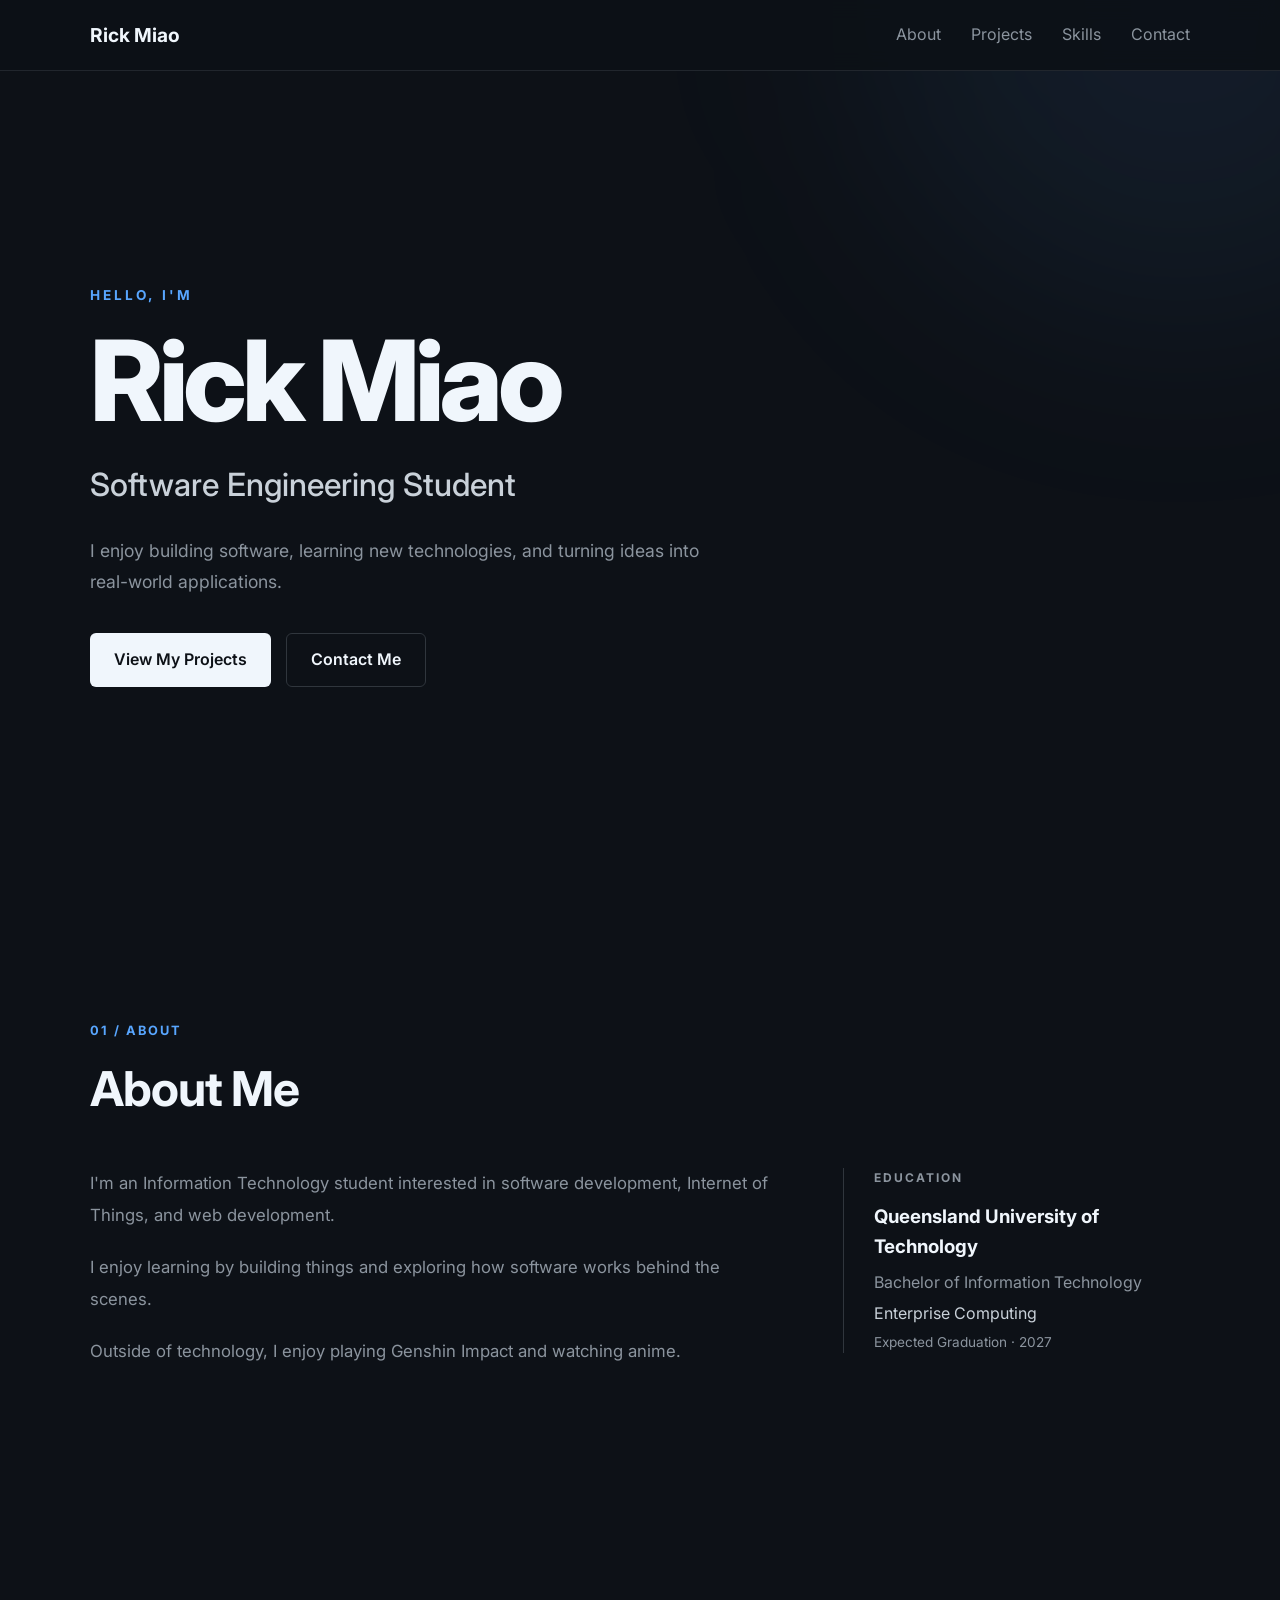
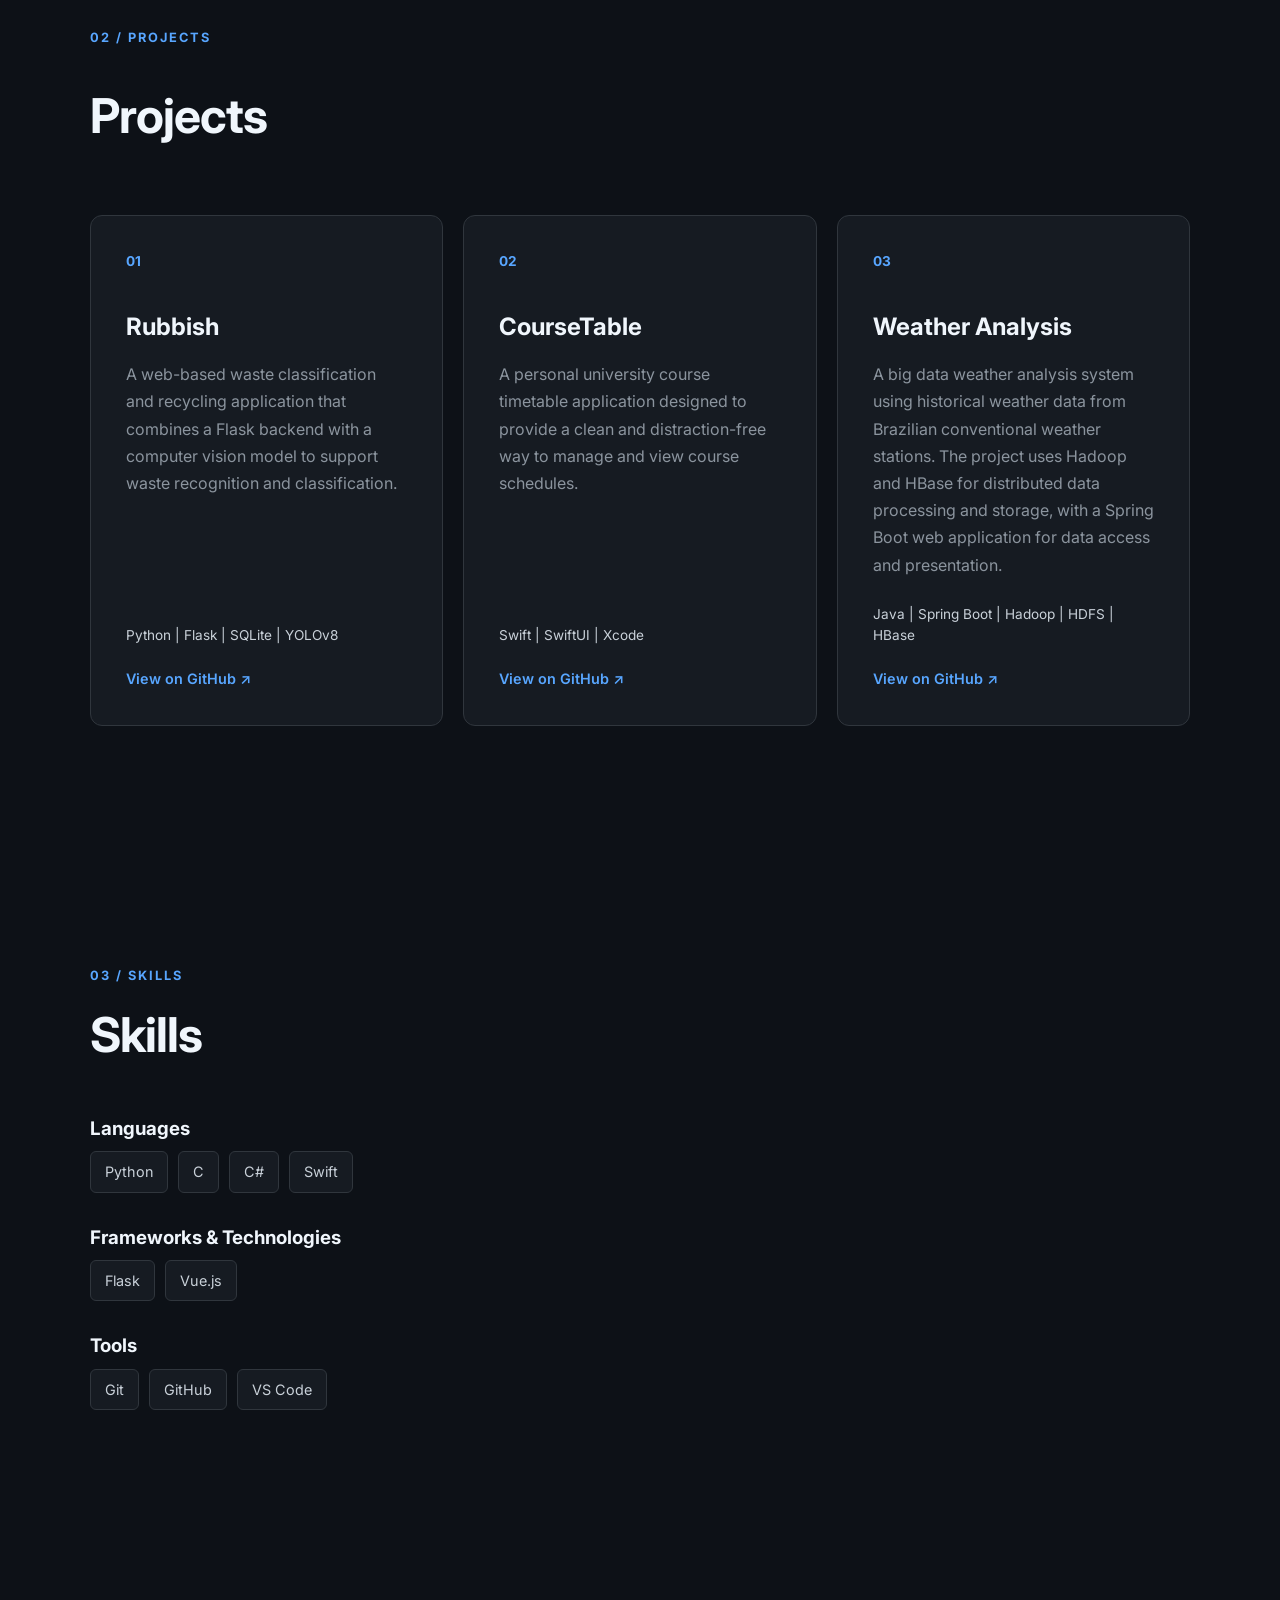
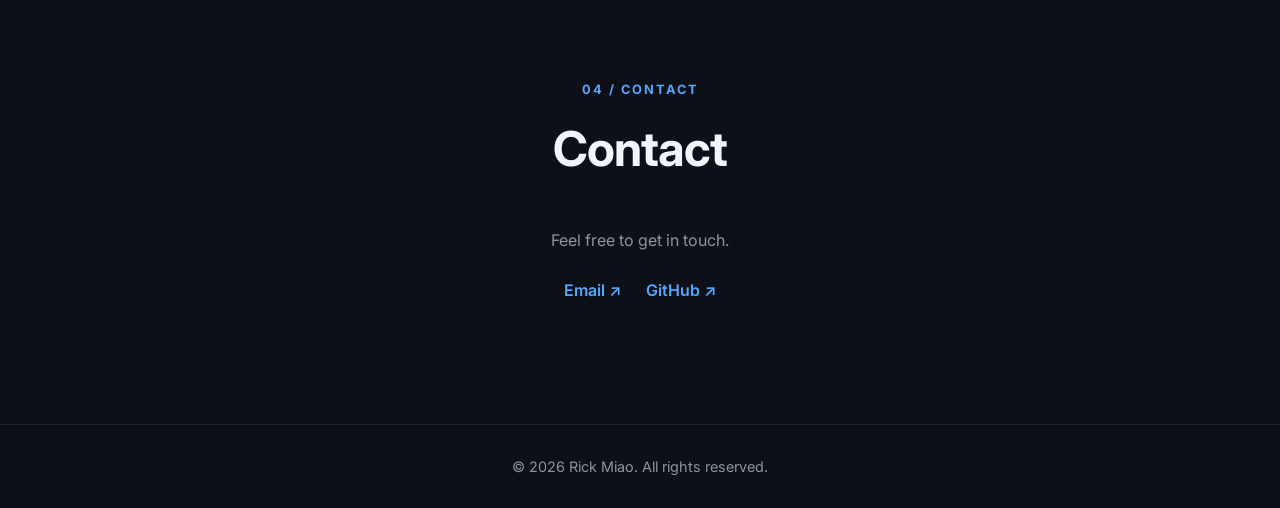
==== index.html @ 97ea1c5e "Create initial portfolio website" ====
<!DOCTYPE html>
<html lang="en">

<head>
    <meta charset="UTF-8">
    <meta name="viewport" content="width=device-width, initial-scale=1.0">

    <title>Rick Miao | Software Engineering Student</title>

    <!-- Google Font -->
    <link rel="preconnect" href="https://fonts.googleapis.com">
    <link rel="preconnect" href="https://fonts.gstatic.com" crossorigin>
    <link
        href="https://fonts.googleapis.com/css2?family=Inter:ital,opsz,wght@0,14..32,100..900;1,14..32,100..900&display=swap"
        rel="stylesheet"
    >

    <link rel="stylesheet" href="style.css">
</head>

<body>

    <!-- Navigation -->
    <header>
        <nav>
            <a href="#home">Rick Miao</a>

            <div class="nav-links">
                <a href="#about">About</a>
                <a href="#projects">Projects</a>
                <a href="#skills">Skills</a>
                <a href="#contact">Contact</a>
            </div>
        </nav>
    </header>


    <main>

        <!-- Hero -->
        <section id="home">

            <div class="hero-content">

                <p class="hero-label">HELLO, I'M</p>

                <h1>Rick Miao</h1>

                <h2>Software Engineering Student</h2>

                <p class="hero-description">
                    I enjoy building software, learning new technologies,
                    and turning ideas into real-world applications.
                </p>

                <div class="hero-buttons">
                    <a href="#projects" class="button">
                        View My Projects
                    </a>

                    <a href="#contact" class="button secondary-button">
                        Contact Me
                    </a>
                </div>

            </div>

        </section>


        <!-- About -->
        <section id="about" class="reveal">

            <p class="section-number">01 / ABOUT</p>

            <h2>About Me</h2>

            <div class="about-content">

                <div class="about-text">

                    <p>
                        I'm an Information Technology student interested in
                        software development, Internet of Things,
                        and web development.
                    </p>

                    <p>
                        I enjoy learning by building things and exploring
                        how software works behind the scenes.
                    </p>

                    <p>
                        Outside of technology, I enjoy playing
                        Genshin Impact and watching anime.
                    </p>

                </div>

                <div class="education">

                    <p class="small-label">EDUCATION</p>

                    <h3>Queensland University of Technology</h3>

                    <p>Bachelor of Information Technology</p>

                    <p class="education-major">
                        Enterprise Computing
                    </p>

                    <p class="education-date">
                        Expected Graduation · 2027
                    </p>

                </div>

            </div>

        </section>


        <!-- Projects -->
        <section id="projects" class="reveal">

            <p class="section-number">02 / PROJECTS</p>

            <h2>Projects</h2>


            <article class="project-card">

                <div class="project-number">01</div>

                <h3>Rubbish</h3>

                <p>
                    A web-based waste classification and recycling application
                    that combines a Flask backend with a computer vision model
                    to support waste recognition and classification.
                </p>

                <div class="project-tech">
                    Python | Flask | SQLite | YOLOv8
                </div>

                <a
                    href="https://github.com/Rick-Miao/Rubbish"
                    target="_blank"
                    rel="noopener noreferrer"
                    class="project-link"
                >
                    View on GitHub ↗
                </a>

            </article>


            <article class="project-card">

                <div class="project-number">02</div>

                <h3>CourseTable</h3>

                <p>
                    A personal university course timetable application designed
                    to provide a clean and distraction-free way to manage and
                    view course schedules.
                </p>

                <div class="project-tech">
                    Swift | SwiftUI | Xcode
                </div>

                <a
                    href="https://github.com/Rick-Miao/CourseTable"
                    target="_blank"
                    rel="noopener noreferrer"
                    class="project-link"
                >
                    View on GitHub ↗
                </a>

            </article>


            <article class="project-card">

                <div class="project-number">03</div>

                <h3>Weather Analysis</h3>

                <p>
                    A big data weather analysis system using historical weather
                    data from Brazilian conventional weather stations. The
                    project uses Hadoop and HBase for distributed data processing
                    and storage, with a Spring Boot web application for data
                    access and presentation.
                </p>

                <div class="project-tech">
                    Java | Spring Boot | Hadoop | HDFS | HBase
                </div>

                <a
                    href="https://github.com/Rick-Miao/weather_analysis"
                    target="_blank"
                    rel="noopener noreferrer"
                    class="project-link"
                >
                    View on GitHub ↗
                </a>

            </article>

        </section>


        <!-- Skills -->
        <section id="skills" class="reveal">

            <p class="section-number">03 / SKILLS</p>

            <h2>Skills</h2>

            <h3>Languages</h3>

            <div class="skill-list">
                <span>Python</span>
                <span>C</span>
                <span>C#</span>
                <span>Swift</span>
            </div>

            <h3>Frameworks & Technologies</h3>

            <div class="skill-list">
                <span>Flask</span>
                <span>Vue.js</span>
            </div>

            <h3>Tools</h3>

            <div class="skill-list">
                <span>Git</span>
                <span>GitHub</span>
                <span>VS Code</span>
            </div>

        </section>


        <!-- Contact -->
        <section id="contact" class="reveal">

            <p class="section-number">04 / CONTACT</p>

            <h2>Contact</h2>

            <p>Feel free to get in touch.</p>

            <div class="contact-links">

                <a href="mailto:pengzhemiao@gmail.com">
                    Email ↗
                </a>

                <a
                    href="https://github.com/Rick-Miao"
                    target="_blank"
                    rel="noopener noreferrer"
                >
                    GitHub ↗
                </a>

            </div>

        </section>

    </main>


    <!-- Footer -->
    <footer>
        <p>&copy; 2026 Rick Miao. All rights reserved.</p>
    </footer>


    <script src="script.js"></script>

</body>

</html>
---- style.css ----
/* ========================================
   Global
   ======================================== */

* {
    margin: 0;
    padding: 0;
    box-sizing: border-box;
}

html {
    scroll-behavior: smooth;
}

body {
    background: #0d1117;
    color: #f0f6fc;
    font-family: "Inter", sans-serif;
    line-height: 1.6;
    overflow-x: hidden;
}

body::before {
    content: "";
    position: fixed;
    top: -300px;
    right: -200px;
    width: 600px;
    height: 600px;
    background: rgba(88, 166, 255, 0.08);
    filter: blur(120px);
    border-radius: 50%;
    pointer-events: none;
    z-index: -1;
}

a {
    color: inherit;
    text-decoration: none;
}


/* ========================================
   Navigation
   ======================================== */

header {
    position: sticky;
    top: 0;
    z-index: 1000;
    background: rgba(13, 17, 23, 0.9);
    backdrop-filter: blur(10px);
    border-bottom: 1px solid #21262d;
}

nav {
    width: 90%;
    max-width: 1100px;
    height: 70px;
    margin: 0 auto;
    display: flex;
    align-items: center;
    justify-content: space-between;
}

nav > a {
    font-size: 1.2rem;
    font-weight: 700;
}

.nav-links {
    display: flex;
    gap: 30px;
}

.nav-links a {
    color: #8b949e;
    transition: color 0.2s ease;
}

.nav-links a:hover {
    color: #f0f6fc;
}


/* ========================================
   Hero
   ======================================== */

#home {
    width: 90%;
    max-width: 1100px;
    min-height: calc(100vh - 70px);
    margin: 0 auto;
    display: flex;
    align-items: center;
}

.hero-content {
    max-width: 800px;
}

.hero-label {
    color: #58a6ff;
    font-size: 0.85rem;
    font-weight: 700;
    letter-spacing: 3px;
    margin-bottom: 20px;
}

#home h1 {
    font-size: clamp(4rem, 10vw, 7rem);
    line-height: 0.95;
    letter-spacing: -5px;
    margin-bottom: 25px;
    font-weight: 800;
}

#home h2 {
    color: #c9d1d9;
    font-size: clamp(1.4rem, 3vw, 2rem);
    font-weight: 500;
    margin-bottom: 25px;
}

.hero-description {
    max-width: 650px;
    color: #8b949e;
    font-size: 1.1rem;
    line-height: 1.8;
    margin-bottom: 35px;
}

.hero-buttons {
    display: flex;
    gap: 15px;
    flex-wrap: wrap;
}


/* ========================================
   Buttons
   ======================================== */

.button {
    display: inline-flex;
    align-items: center;
    justify-content: center;
    padding: 13px 24px;
    background: #f0f6fc;
    color: #0d1117;
    border-radius: 6px;
    font-weight: 600;
    transition: transform 0.2s ease, background 0.2s ease;
}

.button:hover {
    transform: translateY(-3px);
    background: #ffffff;
}

.secondary-button {
    background: transparent;
    color: #f0f6fc;
    border: 1px solid #30363d;
}

.secondary-button:hover {
    background: #161b22;
    border-color: #58a6ff;
}


/* ========================================
   Sections
   ======================================== */

section {
    width: 90%;
    max-width: 1100px;
    margin: 0 auto;
    padding: 120px 0;
}

section > h2 {
    font-size: clamp(2rem, 5vw, 3rem);
    letter-spacing: -1px;
    margin-bottom: 40px;
}

.section-number {
    color: #58a6ff;
    font-size: 0.8rem;
    font-weight: 700;
    letter-spacing: 2px;
    margin-bottom: 10px;
}


/* ========================================
   About
   ======================================== */

.about-content {
    display: grid;
    grid-template-columns: 2fr 1fr;
    gap: 60px;
    align-items: start;
}

.about-text p {
    color: #8b949e;
    font-size: 1.05rem;
    line-height: 1.9;
    margin-bottom: 20px;
}

.education {
    padding-left: 30px;
    border-left: 1px solid #30363d;
}

.small-label {
    color: #58a6ff;
    font-size: 0.75rem;
    font-weight: 700;
    letter-spacing: 2px;
    margin-bottom: 15px;
}

.education h3 {
    margin-bottom: 8px;
}

.education p {
    color: #8b949e;
}

.education-major {
    color: #c9d1d9 !important;
    margin-top: 5px;
    margin-bottom: 5px;
}

.education-date {
    font-size: 0.85rem;
}


/* ========================================
   Projects
   ======================================== */

#projects {
    display: grid;
    grid-template-columns: repeat(3, 1fr);
    gap: 20px;
}

#projects > .section-number,
#projects > h2 {
    grid-column: 1 / -1;
}

.project-card {
    min-height: 280px;
    padding: 35px;
    background: #161b22;
    border: 1px solid #30363d;
    border-radius: 12px;
    display: flex;
    flex-direction: column;
    transition:
        transform 0.25s ease,
        border-color 0.25s ease,
        background 0.25s ease;
}

.project-card:hover {
    transform: translateY(-8px);
    border-color: #58a6ff;
    background: #1b222c;
}

.project-number {
    color: #58a6ff;
    font-size: 0.85rem;
    font-weight: 700;
    margin-bottom: 35px;
}

.project-card h3 {
    font-size: 1.5rem;
    margin-bottom: 15px;
}

.project-card p {
    color: #8b949e;
    line-height: 1.7;
    margin-bottom: 25px;
}

.project-tech {
    margin-top: auto;
    color: #c9d1d9;
    font-size: 0.85rem;
}

.project-link {
    margin-top: 20px;
    color: #58a6ff;
    font-size: 0.9rem;
    font-weight: 600;
    transition: color 0.2s ease;
}

.project-link:hover {
    color: #f0f6fc;
}


/* ========================================
   Skills
   ======================================== */

#skills h3 {
    margin-top: 25px;
    margin-bottom: 8px;
}

.skill-list {
    display: flex;
    flex-wrap: wrap;
    gap: 10px;
    margin-bottom: 30px;
}

.skill-list span {
    padding: 8px 14px;
    background: #161b22;
    border: 1px solid #30363d;
    border-radius: 6px;
    color: #c9d1d9;
    font-size: 0.9rem;
    transition:
        border-color 0.2s ease,
        color 0.2s ease;
}

.skill-list span:hover {
    border-color: #58a6ff;
    color: #58a6ff;
}


/* ========================================
   Contact
   ======================================== */

#contact {
    text-align: center;
}

#contact > p:not(.section-number) {
    color: #8b949e;
    margin-bottom: 25px;
}

.contact-links {
    display: flex;
    justify-content: center;
    gap: 25px;
    flex-wrap: wrap;
}

.contact-links a {
    color: #58a6ff;
    font-weight: 600;
    transition: transform 0.2s ease;
}

.contact-links a:hover {
    transform: translateY(-2px);
}


/* ========================================
   Footer
   ======================================== */

footer {
    border-top: 1px solid #21262d;
    padding: 30px;
    text-align: center;
    color: #8b949e;
    font-size: 0.9rem;
}


/* ========================================
   Scroll Reveal
   ======================================== */

.reveal {
    opacity: 0;
    transform: translateY(40px);
    transition:
        opacity 0.8s ease,
        transform 0.8s ease;
}

.reveal.active {
    opacity: 1;
    transform: translateY(0);
}


/* ========================================
   Responsive
   ======================================== */

@media (max-width: 768px) {

    nav,
    #home,
    section {
        width: 88%;
    }

    nav {
        height: 60px;
    }

    nav > a {
        font-size: 1rem;
    }

    .nav-links {
        gap: 12px;
    }

    .nav-links a {
        font-size: 0.75rem;
    }

    #home {
        min-height: calc(100vh - 60px);
    }

    #home h1 {
        font-size: clamp(3.5rem, 18vw, 5rem);
        letter-spacing: -3px;
    }

    #home h2 {
        font-size: 1.4rem;
    }

    .hero-description {
        font-size: 1rem;
    }

    section {
        padding: 80px 0;
    }

    .about-content {
        grid-template-columns: 1fr;
        gap: 40px;
    }

    .education {
        padding-left: 20px;
    }

    #projects {
        grid-template-columns: 1fr;
    }

    .project-card {
        min-height: 250px;
    }
}


@media (max-width: 480px) {

    nav > a {
        font-size: 0.95rem;
    }

    .nav-links {
        gap: 8px;
    }

    .nav-links a {
        font-size: 0.7rem;
    }

    #home h1 {
        font-size: 3.5rem;
        letter-spacing: -2px;
    }

    #home h2 {
        font-size: 1.2rem;
    }

    .hero-description {
        font-size: 0.95rem;
    }

    .button {
        width: 100%;
    }

    .project-card {
        padding: 25px;
    }

    section {
        padding: 70px 0;
    }
}
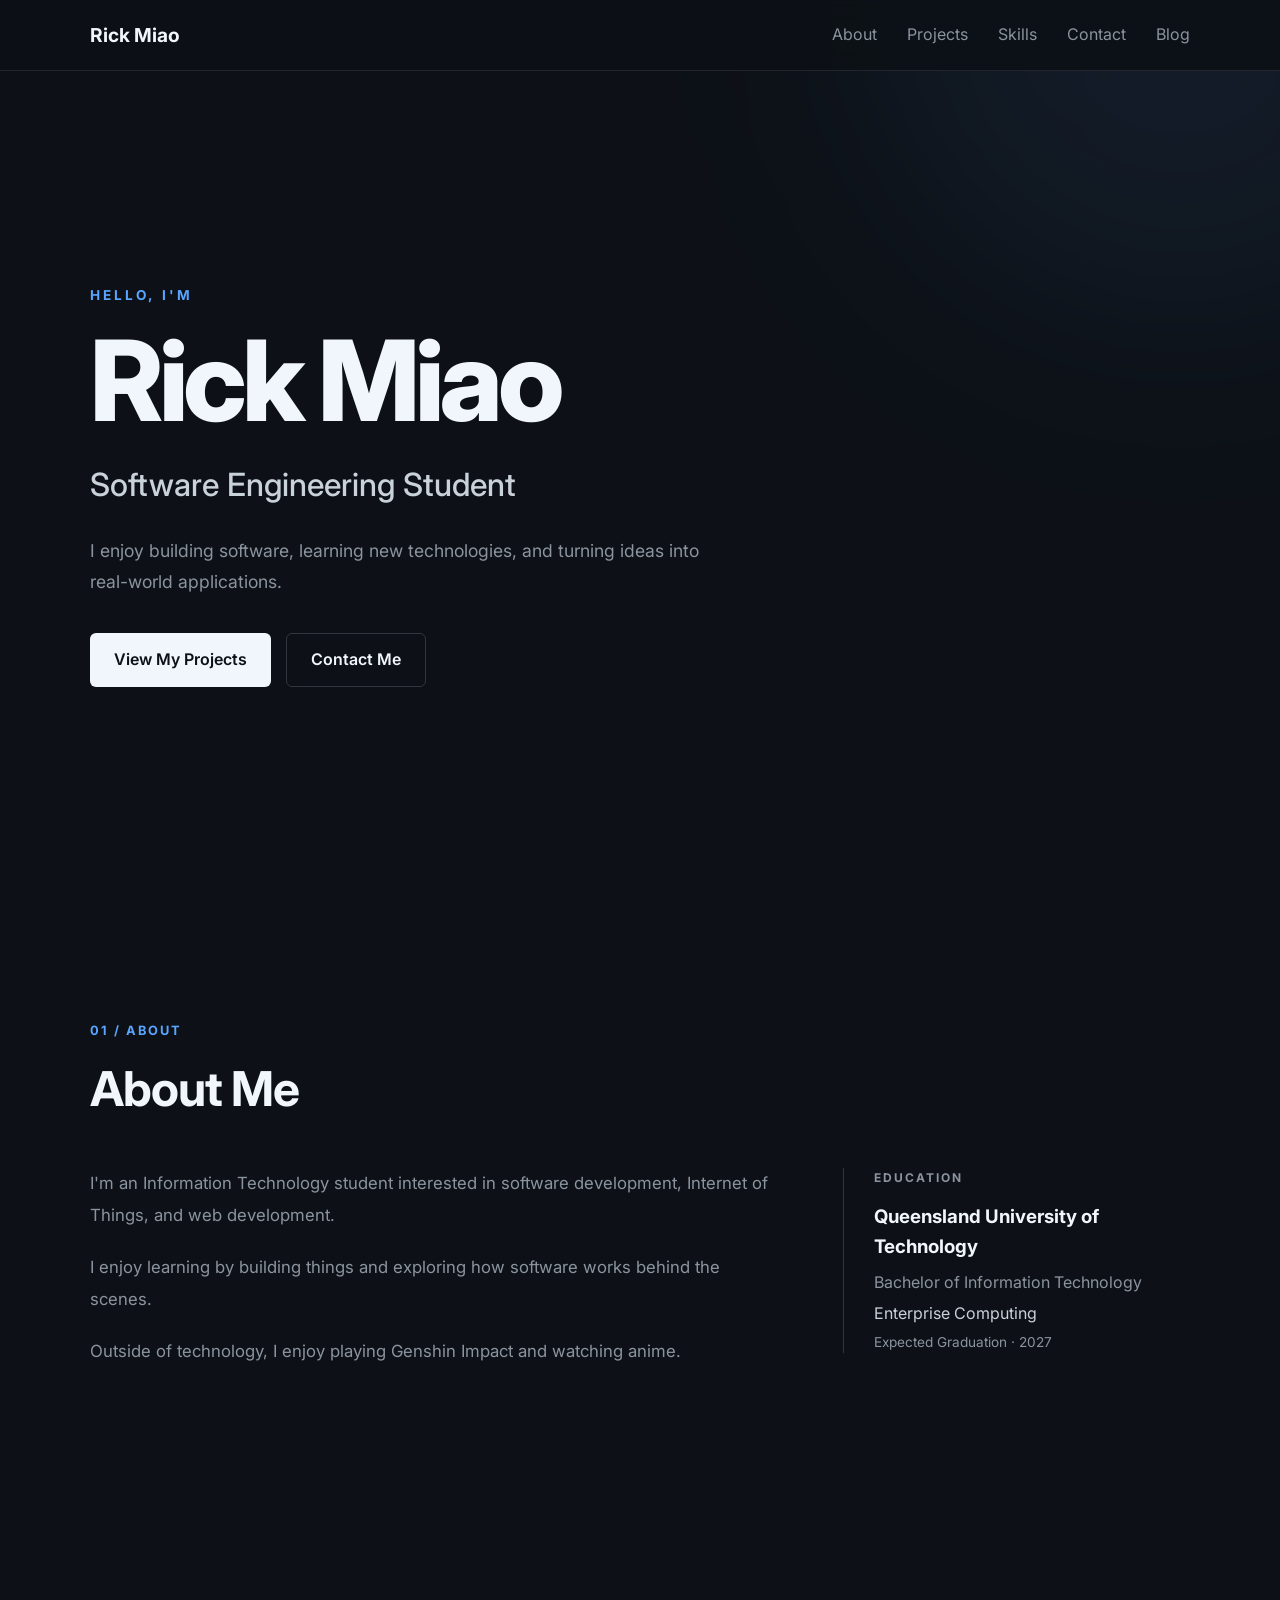
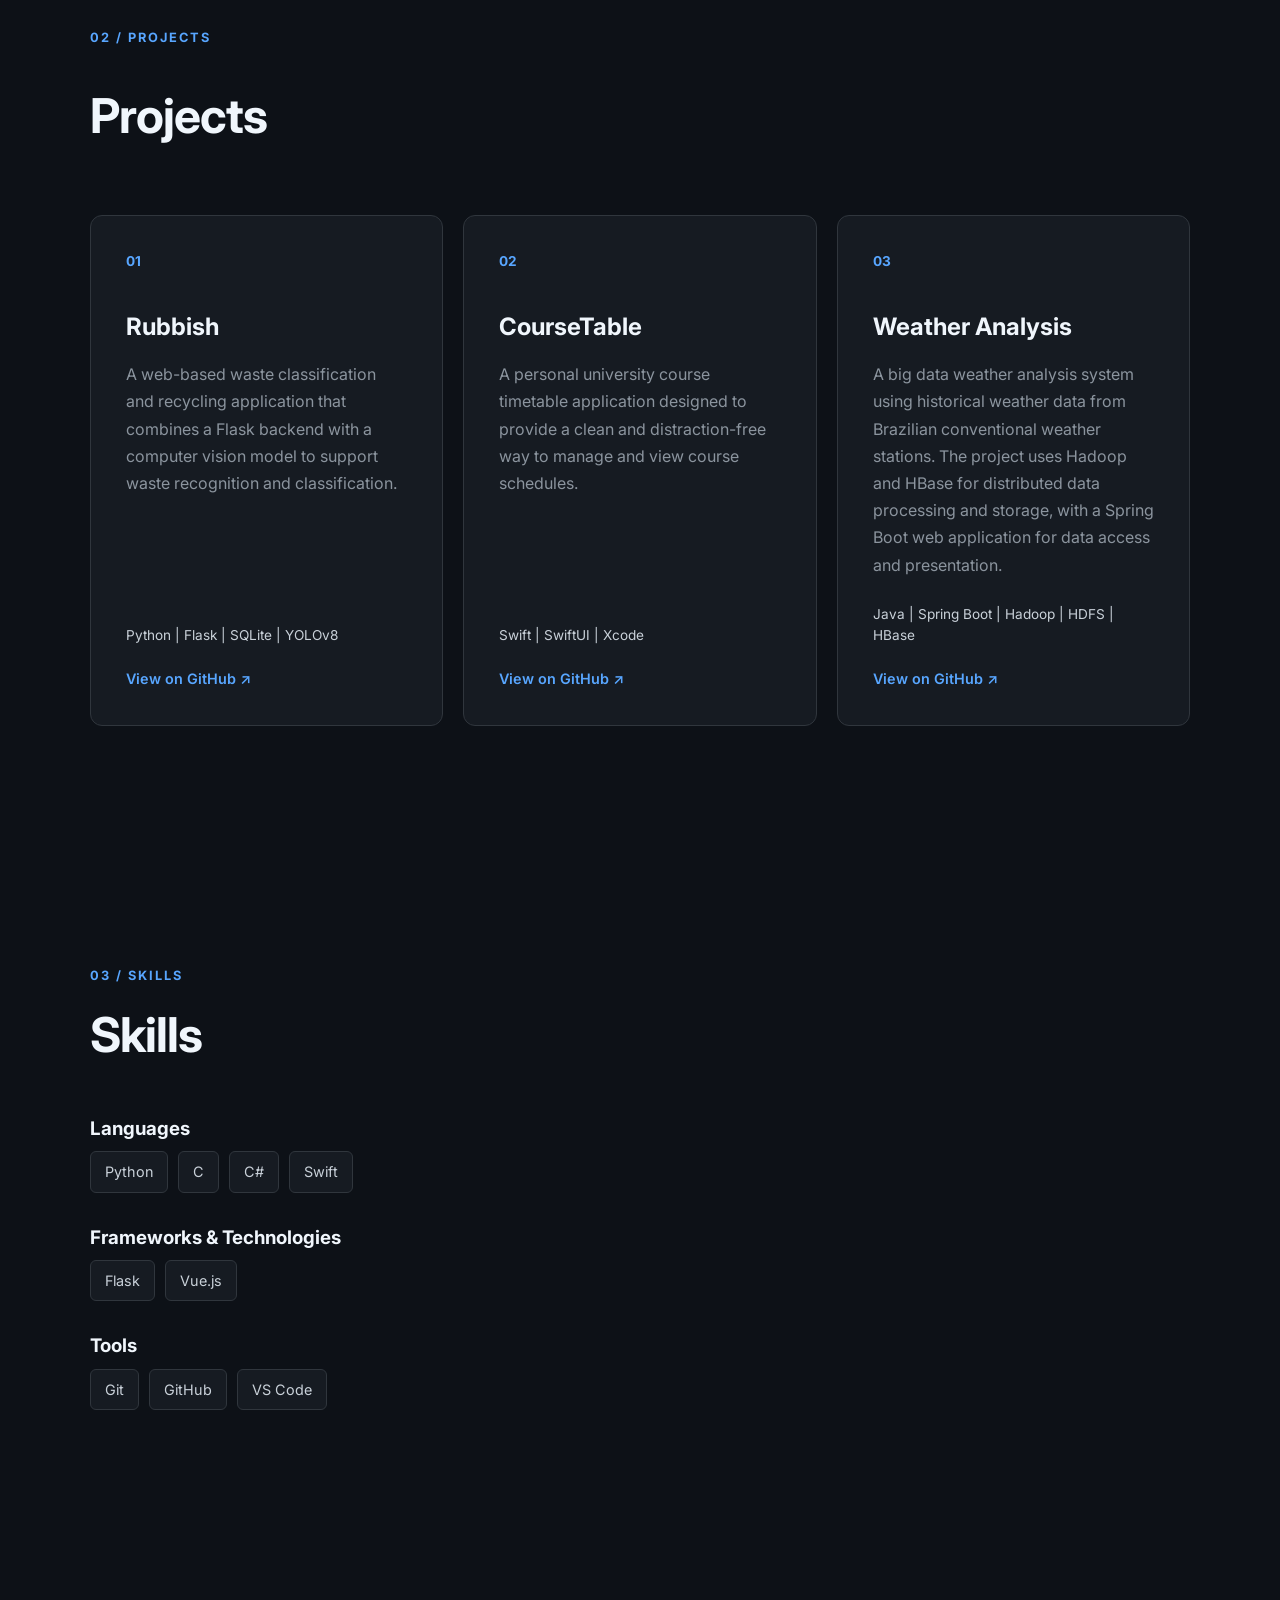
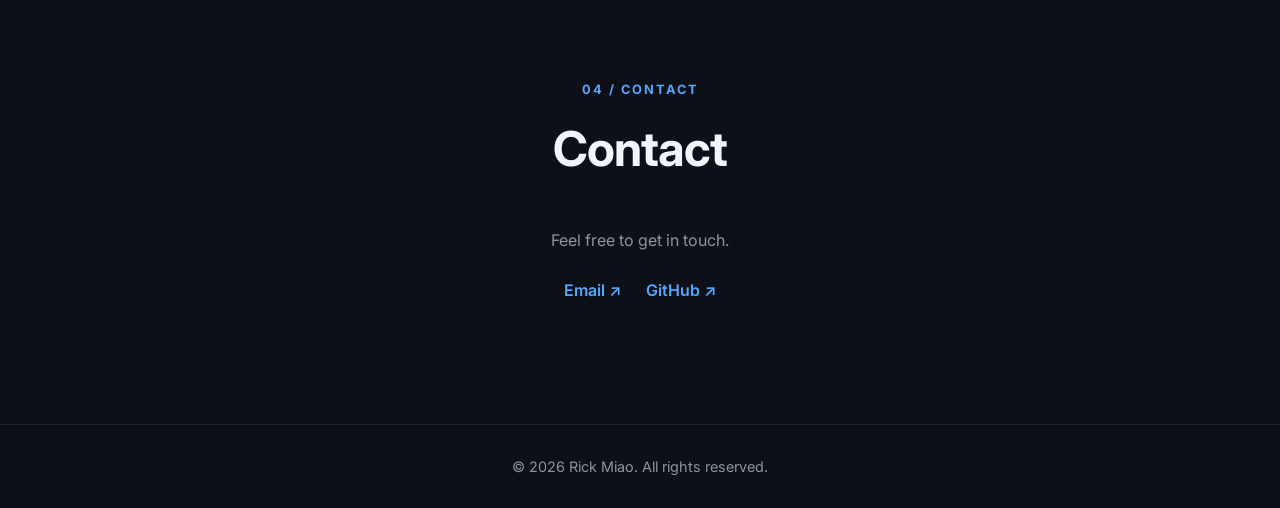
==== commit 66fba3e4: "Add a blog navigation in index" ====
--- a/index.html
+++ b/index.html
@@ -6,6 +6,10 @@
     <meta name="viewport" content="width=device-width, initial-scale=1.0">
 
     <title>Rick Miao | Software Engineering Student</title>
+    <meta
+        name="description"
+        content="Rick Miao - Information Technology student interested in software development, web development, and Internet of Things."
+    >
 
     <!-- Google Font -->
     <link rel="preconnect" href="https://fonts.googleapis.com">
@@ -30,6 +34,7 @@
                 <a href="#projects">Projects</a>
                 <a href="#skills">Skills</a>
                 <a href="#contact">Contact</a>
+                <a href="https://rick-miaogithubio-production.up.railway.app/">Blog</a>
             </div>
         </nav>
     </header>
